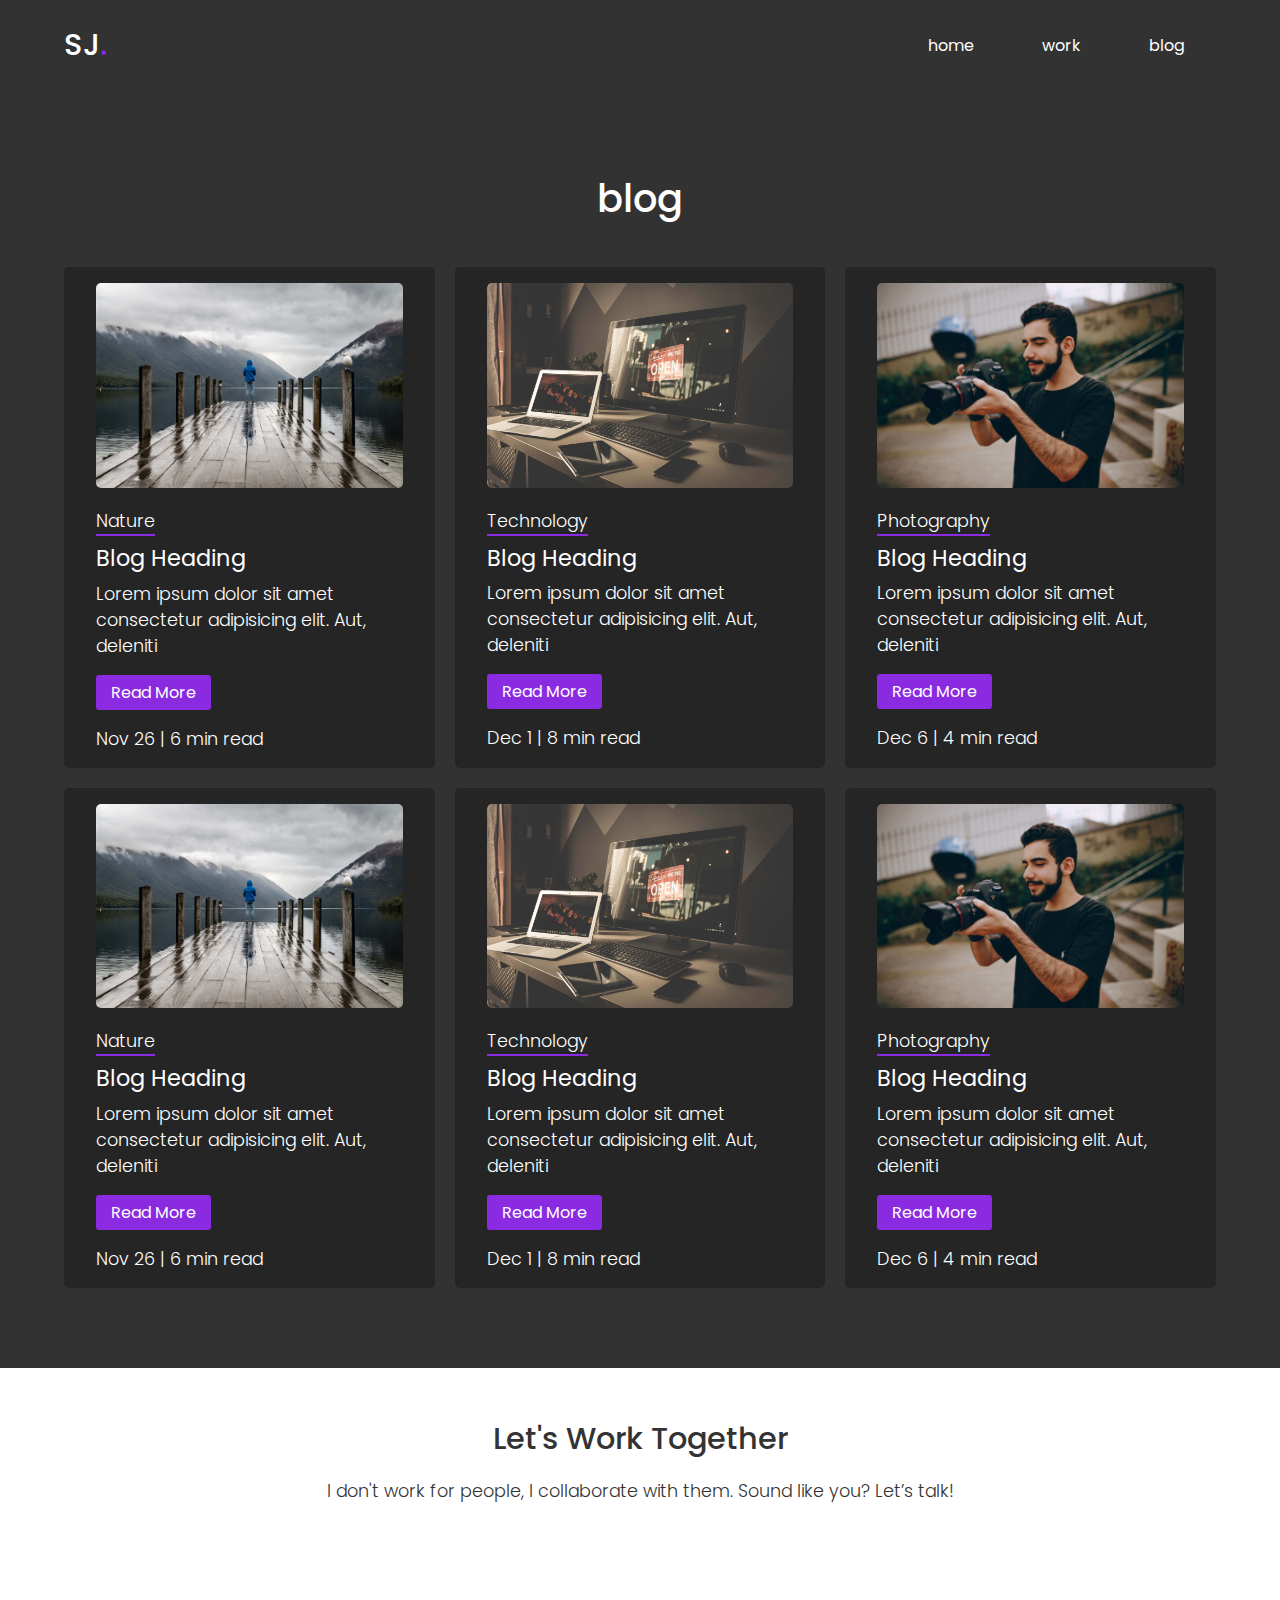
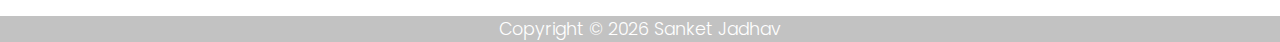
==== blog.html @ 97fb5786 "added blog and work page" ====
<!DOCTYPE html>
<html lang="en">
  <head>
    <meta charset="UTF-8" />
    <meta name="viewport" content="width=device-width, initial-scale=1.0" />
    <title>sanket jadhav</title>
    <link rel="preconnect" href="https://fonts.gstatic.com" />
    <link
      href="https://fonts.googleapis.com/css2?family=Poppins:wght@300;400;500;600&display=swap"
      rel="stylesheet"
    />
    <link
      rel="stylesheet"
      href="https://cdnjs.cloudflare.com/ajax/libs/font-awesome/5.15.1/css/all.min.css"
      integrity="sha512-+4zCK9k+qNFUR5X+cKL9EIR+ZOhtIloNl9GIKS57V1MyNsYpYcUrUeQc9vNfzsWfV28IaLL3i96P9sdNyeRssA=="
      crossorigin="anonymous"
    />
    <link rel="stylesheet" href="./styles/style.css" />
    <style>
      .blog {
        background-color: #323232;
      }
      .blog .card {
        background-color: #252525;
      }
    </style>
  </head>
  <body>
    <div class="wrapper">
      <div class="container">
        <header>
          <h3>
            <a href="/index.html">SJ<span class="highlight">.</span></a>
          </h3>
          <nav class="hide-sm">
            <ul>
              <li><a href="./index.html" class="link">home</a></li>
              <li><a href="./work.html" class="link">work</a></li>
              <li><a href="./blog.html" class="link">blog</a></li>
            </ul>
          </nav>
          <i class="fas fa-bars hide-lg pointer" id="menu-open"></i>
        </header>

        <div class="mobile__links hide-lg">
          <i class="fas fa-times pointer" id="menu-close"></i>
          <ul>
            <li><a href="./index.html" class="link">home</a></li>
            <li><a href="./work.html" class="link">work</a></li>
            <li><a href="./blog.html" class="link">blog</a></li>
          </ul>
        </div>
      </div>
    </div>

    <div class="blog" id="blog">
      <div class="container">
        <h2>blog</h2>
        <div class="card__container">
          <div class="card">
            <div class="card__image">
              <img src="./images/blog/img1.jpg" alt="blog image" />
            </div>
            <div class="card__info">
              <p class="blog__type">Nature</p>
              <h4>Blog Heading</h4>
              <p>
                Lorem ipsum dolor sit amet consectetur adipisicing elit. Aut,
                deleniti
              </p>
              <div class="card__links">
                <a href="blogpost1.html" class="btn btn__md">Read More</a>
              </div>
              <p>Nov 26 | 6 min read</p>
            </div>
          </div>
          <div class="card">
            <div class="card__image">
              <img src="./images/blog/img2.jpg" alt="blog image" />
            </div>
            <div class="card__info">
              <p class="blog__type">Technology</p>
              <h4>Blog Heading</h4>
              <p>
                Lorem ipsum dolor sit amet consectetur adipisicing elit. Aut,
                deleniti
              </p>
              <div class="card__links">
                <a href="./blogpost2.html" class="btn btn__md">Read More</a>
              </div>
              <p>Dec 1 | 8 min read</p>
            </div>
          </div>
          <div class="card">
            <div class="card__image">
              <img src="./images/blog/img3.jpg" alt="blog image" />
            </div>
            <div class="card__info">
              <p class="blog__type">Photography</p>
              <h4>Blog Heading</h4>
              <p>
                Lorem ipsum dolor sit amet consectetur adipisicing elit. Aut,
                deleniti
              </p>
              <div class="card__links">
                <a href="./blogpost3.html" class="btn btn__md">Read More</a>
              </div>
              <p>Dec 6 | 4 min read</p>
            </div>
          </div>
          <div class="card">
            <div class="card__image">
              <img src="./images/blog/img1.jpg" alt="blog image" />
            </div>
            <div class="card__info">
              <p class="blog__type">Nature</p>
              <h4>Blog Heading</h4>
              <p>
                Lorem ipsum dolor sit amet consectetur adipisicing elit. Aut,
                deleniti
              </p>
              <div class="card__links">
                <a href="blogpost1.html" class="btn btn__md">Read More</a>
              </div>
              <p>Nov 26 | 6 min read</p>
            </div>
          </div>
          <div class="card">
            <div class="card__image">
              <img src="./images/blog/img2.jpg" alt="blog image" />
            </div>
            <div class="card__info">
              <p class="blog__type">Technology</p>
              <h4>Blog Heading</h4>
              <p>
                Lorem ipsum dolor sit amet consectetur adipisicing elit. Aut,
                deleniti
              </p>
              <div class="card__links">
                <a href="./blogpost2.html" class="btn btn__md">Read More</a>
              </div>
              <p>Dec 1 | 8 min read</p>
            </div>
          </div>
          <div class="card">
            <div class="card__image">
              <img src="./images/blog/img3.jpg" alt="blog image" />
            </div>
            <div class="card__info">
              <p class="blog__type">Photography</p>
              <h4>Blog Heading</h4>
              <p>
                Lorem ipsum dolor sit amet consectetur adipisicing elit. Aut,
                deleniti
              </p>
              <div class="card__links">
                <a href="./blogpost3.html" class="btn btn__md">Read More</a>
              </div>
              <p>Dec 6 | 4 min read</p>
            </div>
          </div>
        </div>
      </div>
    </div>

    <footer>
      <div class="container">
        <h3>Let's Work Together</h3>
        <p>
          I don't work for people, I collaborate with them. Sound like you?
          Let’s talk!
        </p>
        <div class="social">
          <a href="mailto:jadhavsanket4120@gmail.com"
            ><i class="fas fa-envelope"></i
          ></a>
          <a href="#"><i class="fab fa-linkedin"></i></a>
          <a href="https://github.com/sanket4120"
            ><i class="fab fa-github"></i
          ></a>
          <a href="#"><i class="fab fa-twitter"></i></a>
        </div>
      </div>
    </footer>

    <div class="copyright">
      <div class="container">
        <p>
          Copyright &copy;
          <script>
            document.write(new Date().getFullYear());
          </script>
          Sanket Jadhav
        </p>
      </div>
    </div>

    <script src="./js/app.js"></script>
  </body>
</html>
---- styles/style.css ----
:root {
  --bg1: #323232;
  --bg2: #252525;
}

* {
  margin: 0;
  padding: 0;
  box-sizing: border-box;
  list-style-type: none;
  text-decoration: none;
  font-family: 'Poppins', sans-serif;
}

html {
  scroll-behavior: smooth;
}

a {
  cursor: pointer;
}

i {
  margin: 0 5px;
}

.container {
  width: 90%;
  margin: 0 auto;
}

.highlight {
  color: blueviolet;
}

.pointer {
  cursor: pointer;
}

.link {
  color: #fff;
  position: relative;
}

.link::before {
  content: '';
  position: absolute;
  width: 0%;
  height: 2px;
  bottom: -5px;
  left: 0;
  background-color: blueviolet;
  transition: all 0.3s ease-in-out;
}

.link:hover::before {
  width: 100%;
}

.btn {
  color: #fff;
  background: blueviolet;
  border-radius: 3px;
}

.btn__lg {
  padding: 10px 30px;
}

.btn__md {
  padding: 5px 15px;
}

a {
  color: #fff;
}

h1 {
  font-size: 2.8rem;
  font-weight: 600;
}

h2 {
  font-size: 2.4rem;
  font-weight: 500;
}
h3 {
  font-size: 1.9rem;
  font-weight: 500;
}
h4 {
  font-size: 1.4rem;
  font-weight: 400;
}
p {
  font-size: 1.1rem;
  font-weight: 300;
}

@media only screen and (max-width: 600px) {
  h1 {
    font-size: 2.3rem;
  }

  h2 {
    font-size: 1.8rem;
  }
  h3 {
    font-size: 1.4rem;
  }
  h4 {
    font-size: 1.2rem;
  }
  p {
    font-size: 1rem;
  }
}

body {
  color: #fff;
}

/* -----header----- */
.wrapper {
  /* background-color: #1b262c; */
  background-color: var(--bg1);
}

header {
  height: 10vh;
  display: flex;
  justify-content: space-between;
  align-items: center;
}

nav ul li {
  display: inline-block;
  padding: 0 2rem;
}

#menu-open {
  font-size: 1.3rem;
  cursor: pointer;
}

.mobile__links {
  position: absolute;
  width: 60%;
  border-radius: 5px;
  left: 50%;
  top: 15vh;
  transform: translateX(-50%);
  z-index: 10;
  background-color: var(--bg2);
  display: flex;
  justify-content: center;
  padding: 2.5rem 0;
}

.mobile__links ul {
  text-align: center;
}

.mobile__links ul li {
  margin: 1rem 0;
}

#menu-close {
  position: absolute;
  right: 20px;
  top: 20px;
}

.hide-lg {
  display: none;
}

@media only screen and (max-width: 700px) {
  .hide-sm {
    display: none;
  }
  #menu-open {
    display: block;
  }
}

/* ----introduction----- */
.intro {
  height: 90vh;
  width: 50%;
  margin: 0 auto;
  padding-top: 20vh;
  text-align: center;
}

@media only screen and (max-width: 1047px) {
  .intro {
    width: 95%;
  }
}

.intro h1 {
  margin-bottom: 2rem;
}

/* -----about----- */

.about {
  background-color: var(--bg2);
  text-align: center;
  padding: 5rem 0;
}

.about h1,
h4 {
  line-height: 2;
}

.about__container {
  margin-bottom: 2.5rem;
}

.about__container p {
  text-align: left;
}

.skills span {
  display: inline-block;
  margin: 0.5rem 1rem;
}

/* --------work--------- && -----------blog----------- */

.work,
.blog {
  padding: 5rem 0;
}

.work {
  background-color: var(--bg1);
}

.blog {
  background-color: var(--bg2);
}

.work h2,
.blog h2 {
  text-align: center;
  margin-bottom: 2.5rem;
}

.lang {
  margin-bottom: 10px;
}

.card__container {
  display: grid;
  grid-template-columns: repeat(3, 1fr);
  grid-gap: 20px;
}

.card {
  display: grid;
  grid-template-columns: 1fr;
  grid-gap: 20px;
}

.card__image img {
  width: 100%;
  height: 100%;
  display: block;
  object-fit: cover;
  border-radius: 5px;
}

.work .card,
.work .view__all {
  background-color: var(--bg2);
}

.blog .card,
.blog .view__all {
  background-color: var(--bg1);
}

.card,
.view__all {
  padding: 1rem 2rem;
  border-radius: 5px;
}

.view__all {
  display: flex;
  justify-content: center;
  align-items: center;
  font-size: 1.5rem;
  text-transform: lowercase;
}

.view__all i {
  color: blueviolet;
}

.card__links a {
  display: inline-block;
  margin: 1rem;
  margin-left: 0;
}

.blog__type {
  border-bottom: 2px blueviolet solid;
  display: inline-block;
}

@media only screen and (max-width: 1150px) {
  .card__container {
    grid-template-columns: repeat(2, 1fr);
  }
}
@media only screen and (max-width: 760px) {
  .card__container {
    grid-template-columns: 1fr;
  }
}

/* ------footer--------- */

footer,
footer a {
  color: #333;
}

footer {
  text-align: center;
  padding: 3rem 0;
}

footer p {
  margin: 1rem 0;
}

footer .social a i {
  margin: 0 1rem;
  font-size: 2rem;
}

.copyright {
  background: rgb(194, 194, 194);
  text-align: center;
}
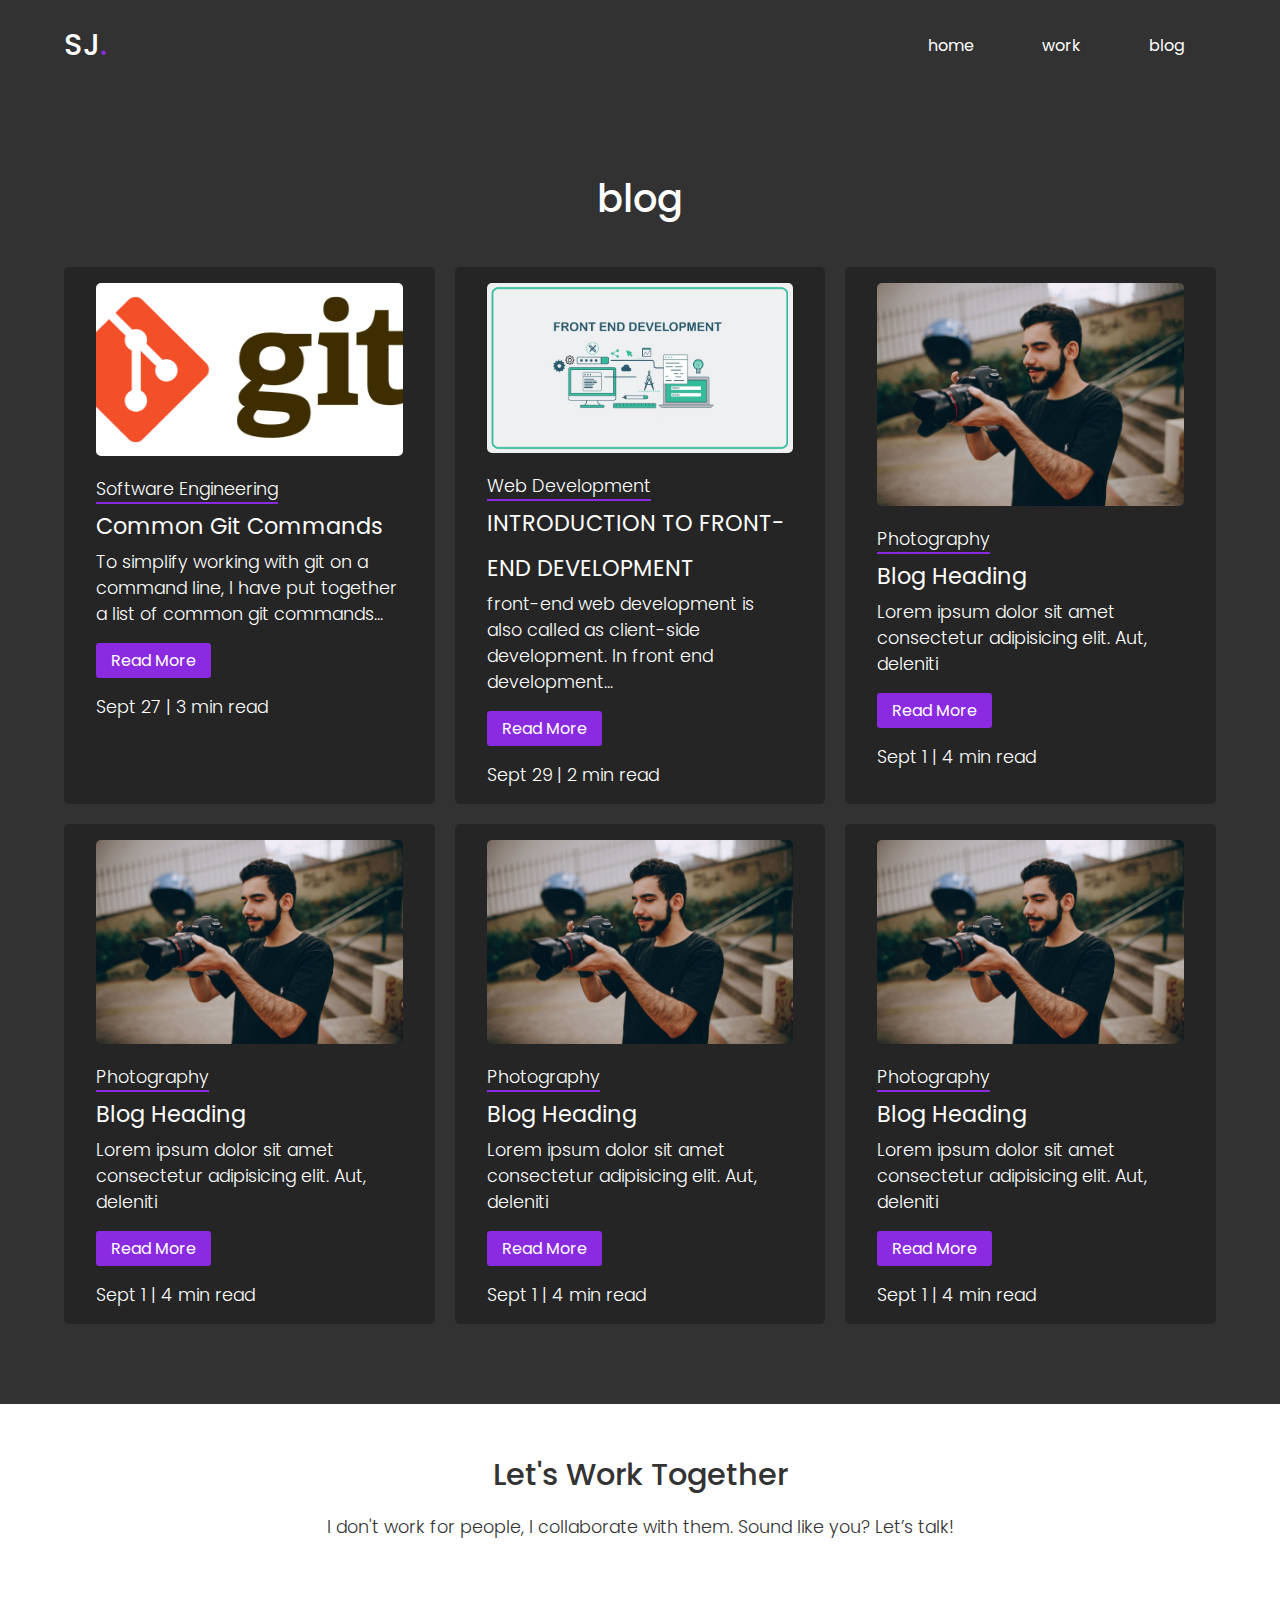
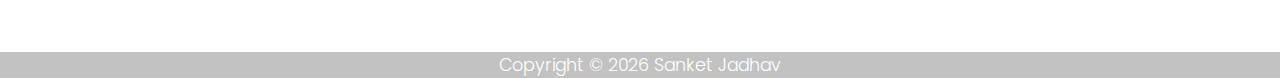
==== commit 70397993: "Added projects & blogs" ====
--- a/blog.html
+++ b/blog.html
@@ -59,104 +59,104 @@
         <div class="card__container">
           <div class="card">
             <div class="card__image">
-              <img src="./images/blog/img1.jpg" alt="blog image" />
-            </div>
-            <div class="card__info">
-              <p class="blog__type">Nature</p>
-              <h4>Blog Heading</h4>
-              <p>
-                Lorem ipsum dolor sit amet consectetur adipisicing elit. Aut,
-                deleniti
+              <img src="./images/blog/git.png" alt="blog image" />
+            </div>
+            <div class="card__info">
+              <p class="blog__type">Software Engineering</p>
+              <h4>Common Git Commands</h4>
+              <p>
+                To simplify working with git on a command line, I have put
+                together a list of common git commands...
               </p>
               <div class="card__links">
                 <a href="blogpost1.html" class="btn btn__md">Read More</a>
               </div>
-              <p>Nov 26 | 6 min read</p>
-            </div>
-          </div>
-          <div class="card">
-            <div class="card__image">
-              <img src="./images/blog/img2.jpg" alt="blog image" />
-            </div>
-            <div class="card__info">
-              <p class="blog__type">Technology</p>
-              <h4>Blog Heading</h4>
-              <p>
-                Lorem ipsum dolor sit amet consectetur adipisicing elit. Aut,
-                deleniti
+              <p>Sept 27 | 3 min read</p>
+            </div>
+          </div>
+          <div class="card">
+            <div class="card__image">
+              <img src="./images/blog/frontend.png" alt="blog image" />
+            </div>
+            <div class="card__info">
+              <p class="blog__type">Web Development</p>
+              <h4>INTRODUCTION TO FRONT-END DEVELOPMENT</h4>
+              <p>
+                front-end web development is also called as client-side
+                development. In front end development...
               </p>
               <div class="card__links">
                 <a href="./blogpost2.html" class="btn btn__md">Read More</a>
               </div>
-              <p>Dec 1 | 8 min read</p>
-            </div>
-          </div>
-          <div class="card">
-            <div class="card__image">
-              <img src="./images/blog/img3.jpg" alt="blog image" />
-            </div>
-            <div class="card__info">
-              <p class="blog__type">Photography</p>
-              <h4>Blog Heading</h4>
-              <p>
-                Lorem ipsum dolor sit amet consectetur adipisicing elit. Aut,
-                deleniti
-              </p>
-              <div class="card__links">
-                <a href="./blogpost3.html" class="btn btn__md">Read More</a>
-              </div>
-              <p>Dec 6 | 4 min read</p>
-            </div>
-          </div>
-          <div class="card">
-            <div class="card__image">
-              <img src="./images/blog/img1.jpg" alt="blog image" />
-            </div>
-            <div class="card__info">
-              <p class="blog__type">Nature</p>
-              <h4>Blog Heading</h4>
-              <p>
-                Lorem ipsum dolor sit amet consectetur adipisicing elit. Aut,
-                deleniti
-              </p>
-              <div class="card__links">
-                <a href="blogpost1.html" class="btn btn__md">Read More</a>
-              </div>
-              <p>Nov 26 | 6 min read</p>
-            </div>
-          </div>
-          <div class="card">
-            <div class="card__image">
-              <img src="./images/blog/img2.jpg" alt="blog image" />
-            </div>
-            <div class="card__info">
-              <p class="blog__type">Technology</p>
-              <h4>Blog Heading</h4>
-              <p>
-                Lorem ipsum dolor sit amet consectetur adipisicing elit. Aut,
-                deleniti
-              </p>
-              <div class="card__links">
-                <a href="./blogpost2.html" class="btn btn__md">Read More</a>
-              </div>
-              <p>Dec 1 | 8 min read</p>
-            </div>
-          </div>
-          <div class="card">
-            <div class="card__image">
-              <img src="./images/blog/img3.jpg" alt="blog image" />
-            </div>
-            <div class="card__info">
-              <p class="blog__type">Photography</p>
-              <h4>Blog Heading</h4>
-              <p>
-                Lorem ipsum dolor sit amet consectetur adipisicing elit. Aut,
-                deleniti
-              </p>
-              <div class="card__links">
-                <a href="./blogpost3.html" class="btn btn__md">Read More</a>
-              </div>
-              <p>Dec 6 | 4 min read</p>
+              <p>Sept 29 | 2 min read</p>
+            </div>
+          </div>
+          <div class="card">
+            <div class="card__image">
+              <img src="./images/blog/img3.jpg" alt="blog image" />
+            </div>
+            <div class="card__info">
+              <p class="blog__type">Photography</p>
+              <h4>Blog Heading</h4>
+              <p>
+                Lorem ipsum dolor sit amet consectetur adipisicing elit. Aut,
+                deleniti
+              </p>
+              <div class="card__links">
+                <a href="./blogpost3.html" class="btn btn__md">Read More</a>
+              </div>
+              <p>Sept 1 | 4 min read</p>
+            </div>
+          </div>
+          <div class="card">
+            <div class="card__image">
+              <img src="./images/blog/img3.jpg" alt="blog image" />
+            </div>
+            <div class="card__info">
+              <p class="blog__type">Photography</p>
+              <h4>Blog Heading</h4>
+              <p>
+                Lorem ipsum dolor sit amet consectetur adipisicing elit. Aut,
+                deleniti
+              </p>
+              <div class="card__links">
+                <a href="./blogpost3.html" class="btn btn__md">Read More</a>
+              </div>
+              <p>Sept 1 | 4 min read</p>
+            </div>
+          </div>
+          <div class="card">
+            <div class="card__image">
+              <img src="./images/blog/img3.jpg" alt="blog image" />
+            </div>
+            <div class="card__info">
+              <p class="blog__type">Photography</p>
+              <h4>Blog Heading</h4>
+              <p>
+                Lorem ipsum dolor sit amet consectetur adipisicing elit. Aut,
+                deleniti
+              </p>
+              <div class="card__links">
+                <a href="./blogpost3.html" class="btn btn__md">Read More</a>
+              </div>
+              <p>Sept 1 | 4 min read</p>
+            </div>
+          </div>
+          <div class="card">
+            <div class="card__image">
+              <img src="./images/blog/img3.jpg" alt="blog image" />
+            </div>
+            <div class="card__info">
+              <p class="blog__type">Photography</p>
+              <h4>Blog Heading</h4>
+              <p>
+                Lorem ipsum dolor sit amet consectetur adipisicing elit. Aut,
+                deleniti
+              </p>
+              <div class="card__links">
+                <a href="./blogpost3.html" class="btn btn__md">Read More</a>
+              </div>
+              <p>Sept 1 | 4 min read</p>
             </div>
           </div>
         </div>
--- a/styles/style.css
+++ b/styles/style.css
@@ -10,6 +10,12 @@
   list-style-type: none;
   text-decoration: none;
   font-family: 'Poppins', sans-serif;
+}
+
+code {
+  font-family: consolas;
+  font-size: large;
+  display: block;
 }
 
 html {
